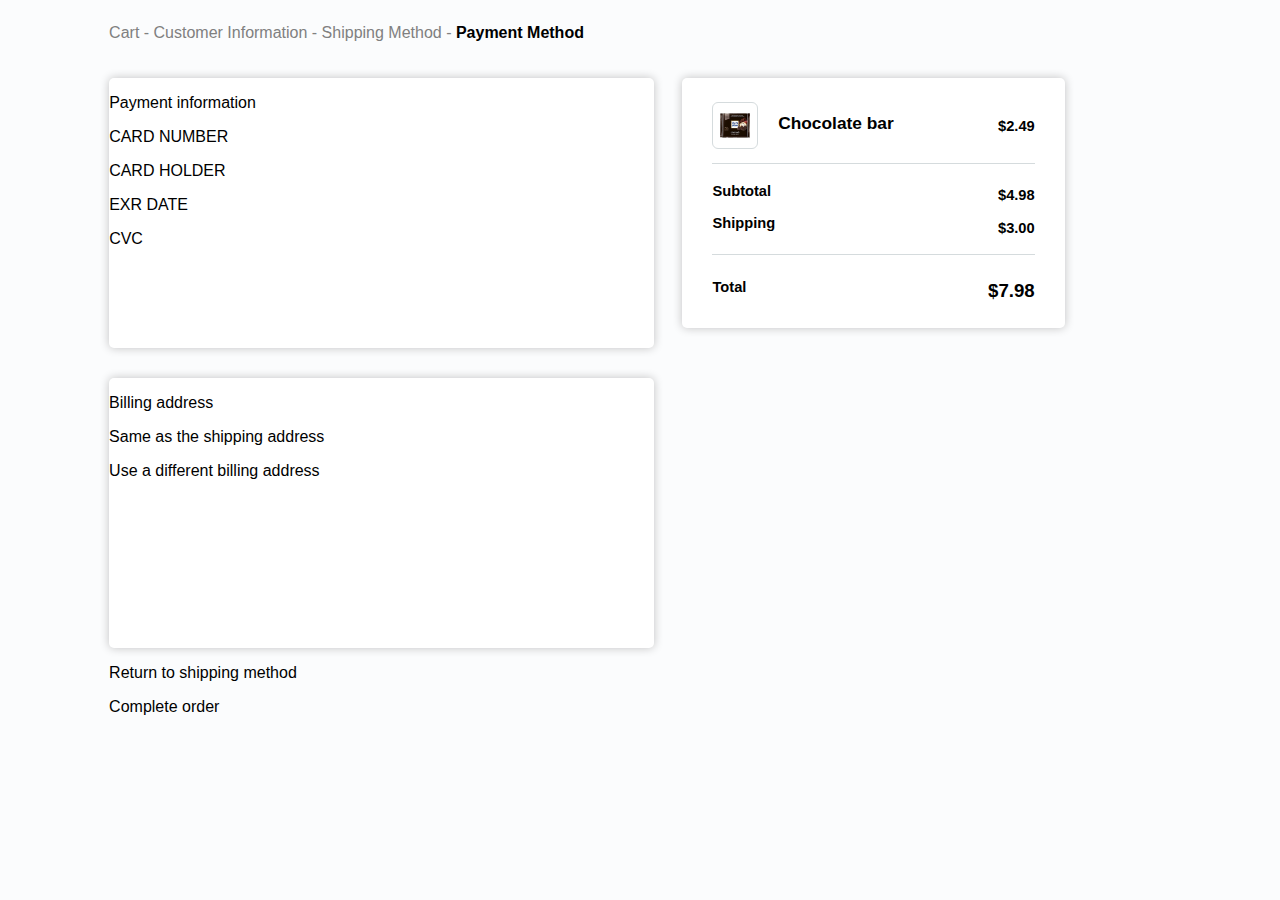
==== assets 29/index.html @ ef1c6fc5 "Fix Chocolate-bar block" ====
<!DOCTYPE html>
<html lang="en">
<head>
  <meta charset="UTF-8">
  <meta name="viewport" content="width=device-width, initial-scale=1.0">
  <title>Project3</title>
  <link rel='stylesheet' href='styles2.css'>
</head>
<body>
  <main>
    <!--block 1 - HEADER --> 
    <header><p>Cart - Customer Information - Shipping Method - <b>Payment Method</b></p></header>

    
    <div class='container'>
      <!--block 2 - TOP_RIGHT (section) -->
      <section class='Chocolate_bar'>
        <div class='price-row' style='border-bottom: 1.2px solid rgb(213, 219, 221); padding-top: 10px; height: 75px;'>
          <img class='pic' src='img/order.jpg'>
          <p class='name-operation' style='font-size: 13pt; width: 71%; margin-left: 20px;'>Chocolate bar</p>
          <p class='price'>$2.49</p>
        </div>
        <div class='price-row' style='padding-top: 15px;'>
          <p class='name-operation'>Subtotal</p> 
          <p class='price' style='font-size: 11pt;'>$4.98</p>
        </div>
        <div class='price-row'>
          <p class='name-operation'>Shipping</p>
          <p class='price' style='font-size: 11pt;'>$3.00</p>
        </div>
        <div class='price-row' style='border-top: 1.2px solid rgb(213, 219, 221); padding-top: 20px; margin-top: 10px; margin-bottom: 20px;'>
          <p class='name-operation'>Total</p>
          <p class='price' style='font-size: 14pt;'>$7.98</p>
        </div>
      </section>

      <!--block 3 - TOP_LEFT (section)-->
      <section class='Payment_inf'>
        <p>Payment information</p>
        <p>CARD NUMBER</p>
        <p>CARD HOLDER</p>
        <p>EXR DATE</p>
        <p>CVC</p>
      </section>
    </div>

    <div class='container-like'>
      <!--block 4 - DOWN (section)-->
      <section class='Billing_add'>
        <p>Billing address</p>
        <p>Same as the shipping address</p>
        <p>Use a different billing address</p>
      </section>
    </div>
    

    <!--block 5 - FOOTER -->
    <footer>
      <p>Return to shipping method</p>
      <p>Complete order</p>
    </footer>
    
  </main>
</body>
</html>
---- assets 29/styles2.css ----
body{
    background-color: rgb(251, 252, 253);
}

p{
    font-family: Calibri, sans-serif;
}

header{
    font-size: 12pt;
    color: gray;
    margin-bottom: 20px;
}

header b{
    color: black;
}

/* 1 size - Payment information - FULL SIZE OF SCREEN*/ 
main{
    display: flex;
    flex-direction: column;
    margin-left: 8%;
    margin-right: 8%;
    /* background-color: pink; */
}

section{
    background-color: white;
    border-radius: 5px;
    box-shadow: 0 0 10px rgb(193, 193, 194);
}

.container{
    display: flex;
    flex-direction: row-reverse;
    width: 90%;
    height: 270px;
    margin-bottom: 30px;
}

.Chocolate_bar{
    width: 40%;
    height: 250px;
}

.price-row{
    display: flex;
    direction: row;
    align-items: center;
    height: 13%;
    margin-right: 30px;
    margin-left: 30px;
    font-weight: bold;
    font-size: 11pt;
}

.pic{
    width: 30px;
    height: 25px;
    padding: 10px 7px 10px 7px;
    border-radius: 6px;
    background-color: white;
    border: 1.2px solid rgb(213, 219, 221);
}

.name-operation{
    width: 80%;
    height: 25px;
}

.price{
    width: 20%;
    text-align: right;
}

.Payment_inf{
    width: 57%;
    margin-right: 3%;
}

.container-like{
    display: flex;
    width: 90%;
    height: 270px;
}

.Billing_add{
    width: 57%;
}

/* 2 size - Payment information - card holder & exp.date & cvc by inline direction */
@media (max-width: 860px){
    main{
        margin-left: 3%;
        margin-right: 3%;
    }

    .container{
        display: flex;
        flex-direction: column;
        width: 100%;
        height: 530px;
    }

    .Chocolate_bar{
        width: 100%;
        height: 250px;
        margin-bottom: 30px;
    }
    
    .Payment_inf{
        width: 100%;
        height: 250px;
    }

    .container-like{
        display: flex;
        width: 100%;
        height: 250px;
    }

    .Billing_add{
        width: 100%;
        height: 250px;
    }
}

/* 3 size - Payment information - only exp.date & cvc by inline direction */ 
@media (max-width: 650px){

}
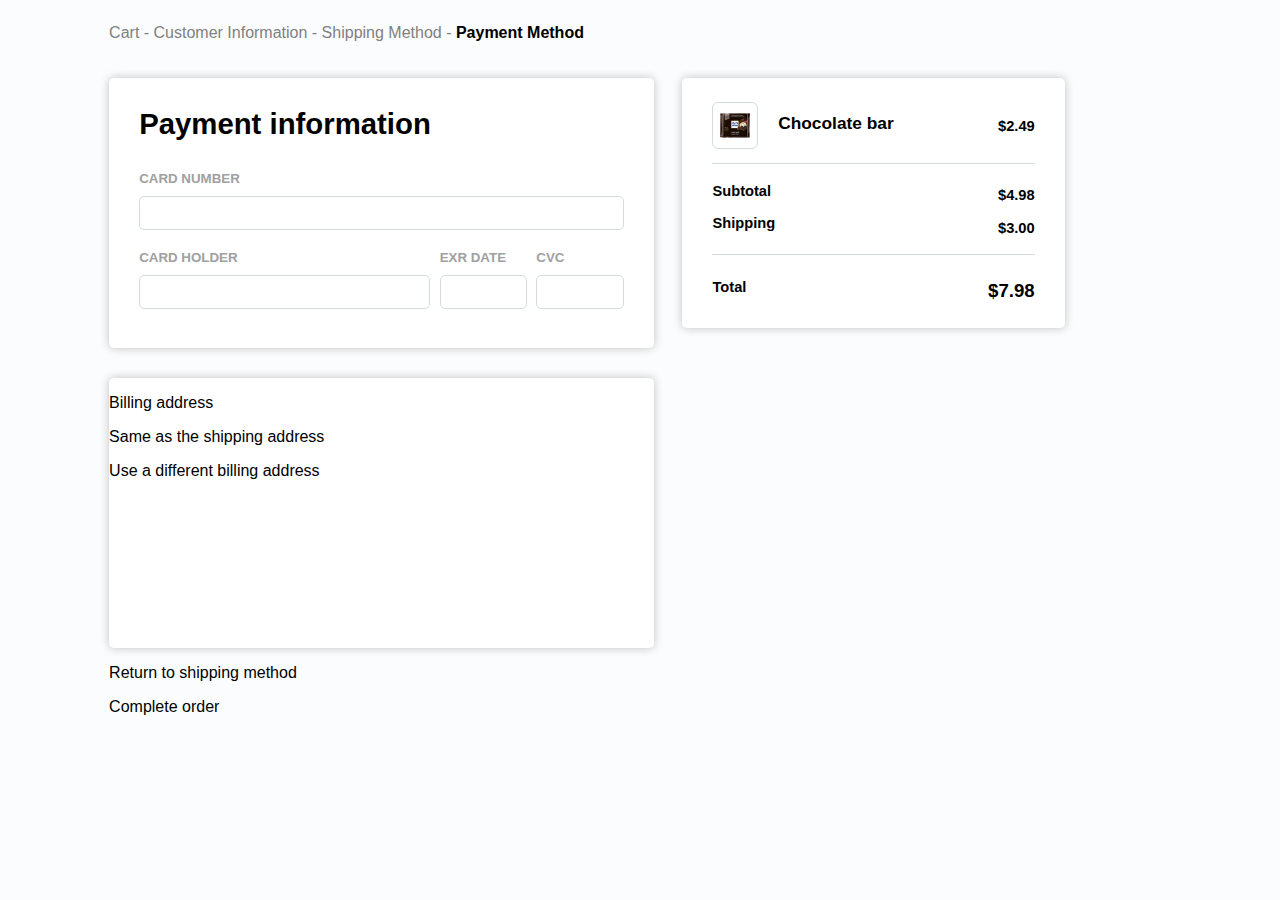
==== commit 488010d3: "Fix Chocolate-bar and Payment-inf blocks" ====
--- a/assets 29/index.html
+++ b/assets 29/index.html
@@ -36,11 +36,29 @@
 
       <!--block 3 - TOP_LEFT (section)-->
       <section class='Payment_inf'>
-        <p>Payment information</p>
-        <p>CARD NUMBER</p>
-        <p>CARD HOLDER</p>
-        <p>EXR DATE</p>
-        <p>CVC</p>
+        <form method='post' action='form.php'>
+          <p style='font-size: 22pt; font-weight: bold;'>Payment information</p>
+          <div class='form-like'>
+            <label for='card_number'>CARD NUMBER</label>
+            <input type='text' name='card_number'>
+          </div>
+          <div class='block_for_3_forms'>
+            <div class='form-like' style='width: 60%; margin-right: 2%;'>
+              <label for='card_holder'>CARD HOLDER</label>
+              <input type='text' name='card_holder'>
+            </div>
+            <div class='block_for_2_forms' style='width: 38%'>
+              <div class='form-like' style='width: 47.5%;'>
+                <label for='exr_date'>EXR DATE</label>
+                <input type='text' name='exr_date'>
+              </div>
+              <div class='form-like' style='width: 47.5%; margin-left: 5%'>
+                <label for='cvc'>CVC</label>
+                <input type='text' name='cvc'>
+              </div>
+            </div>
+          </div>
+        </form>
       </section>
     </div>
 
--- a/assets 29/styles2.css
+++ b/assets 29/styles2.css
@@ -39,6 +39,7 @@
     margin-bottom: 30px;
 }
 
+/* --------- Chocolate bar block */
 .Chocolate_bar{
     width: 40%;
     height: 250px;
@@ -74,11 +75,57 @@
     text-align: right;
 }
 
+ /* --------- Payment_information block */
 .Payment_inf{
     width: 57%;
     margin-right: 3%;
 }
 
+form{
+    font-family: Calibri, sans-serif;
+    margin: 0 30px;
+    height: 240px;
+    display: flex;
+    flex-direction: column;
+}
+
+.form-like{
+    display: flex;
+    flex-direction: column;
+    font-size: 10pt;
+    font-weight: bold;
+    color: rgb(160, 160, 160);
+}
+
+.block_for_3_forms{
+    display: flex;
+    flex-direction: row;
+    margin-top: 20px;
+}
+
+.block_for_2_forms{
+    display: inline-flex;
+}
+label{
+    margin-bottom: 10px;
+}
+
+input{
+    border-radius: 5px;
+    height: 30px;
+    border: 1.2px solid rgb(213, 219, 221);
+    outline: none;
+}
+
+input.card_holder{
+    width: 60%;
+}
+
+input:focus{
+    border: 1.2px solid rgb(58, 58, 58);
+}
+
+/* --------- Billing address block */
 .container-like{
     display: flex;
     width: 90%;
@@ -90,7 +137,7 @@
 }
 
 /* 2 size - Payment information - card holder & exp.date & cvc by inline direction */
-@media (max-width: 860px){
+@media (max-width: 850px){
     main{
         margin-left: 3%;
         margin-right: 3%;
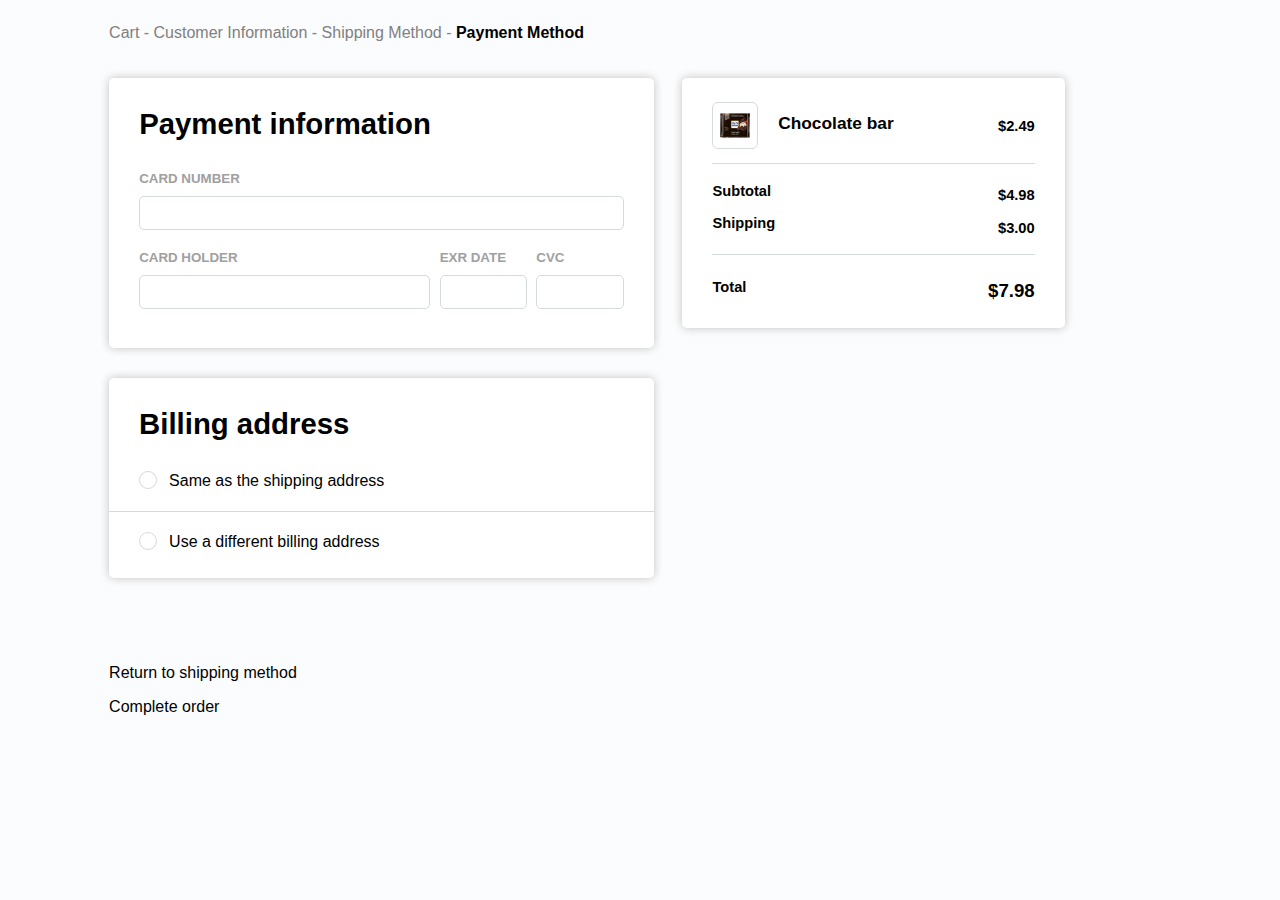
==== commit f3605e4c: "Fix Address Block" ====
--- a/assets 29/index.html
+++ b/assets 29/index.html
@@ -11,7 +11,6 @@
     <!--block 1 - HEADER --> 
     <header><p>Cart - Customer Information - Shipping Method - <b>Payment Method</b></p></header>
 
-    
     <div class='container'>
       <!--block 2 - TOP_RIGHT (section) -->
       <section class='Chocolate_bar'>
@@ -39,21 +38,21 @@
         <form method='post' action='form.php'>
           <p style='font-size: 22pt; font-weight: bold;'>Payment information</p>
           <div class='form-like'>
-            <label for='card_number'>CARD NUMBER</label>
+            <label class='text-label' for='card_number'>CARD NUMBER</label>
             <input type='text' name='card_number'>
           </div>
           <div class='block_for_3_forms'>
             <div class='form-like' style='width: 60%; margin-right: 2%;'>
-              <label for='card_holder'>CARD HOLDER</label>
+              <label class='text-label' for='card_holder'>CARD HOLDER</label>
               <input type='text' name='card_holder'>
             </div>
             <div class='block_for_2_forms' style='width: 38%'>
               <div class='form-like' style='width: 47.5%;'>
-                <label for='exr_date'>EXR DATE</label>
+                <label class='text-label' for='exr_date'>EXR DATE</label>
                 <input type='text' name='exr_date'>
               </div>
               <div class='form-like' style='width: 47.5%; margin-left: 5%'>
-                <label for='cvc'>CVC</label>
+                <label class='text-label' for='cvc'>CVC</label>
                 <input type='text' name='cvc'>
               </div>
             </div>
@@ -65,12 +64,19 @@
     <div class='container-like'>
       <!--block 4 - DOWN (section)-->
       <section class='Billing_add'>
-        <p>Billing address</p>
-        <p>Same as the shipping address</p>
-        <p>Use a different billing address</p>
+        <form method='post' action='form.php' style='margin: 0;'>
+          <p style='font-size: 22pt; font-weight: bold; padding: 0 30px;'>Billing address</p>
+          <div class='address-row' style='border-bottom: 1.2px solid rgb(213, 219, 221); padding-bottom: 20px;'>
+            <input class='radio-input' type='radio' name='address' id='shipping'>
+            <label class='radio-label' for='shipping'>Same as the shipping address</label>
+          </div>
+          <div class='address-row'>
+            <input class='radio-input' type='radio' name='address' id='billing'>
+            <label class='radio-label' for='billing'>Use a different billing address</label>
+          </div>
+        </form>
       </section>
     </div>
-    
 
     <!--block 5 - FOOTER -->
     <footer>
--- a/assets 29/styles2.css
+++ b/assets 29/styles2.css
@@ -106,17 +106,18 @@
 .block_for_2_forms{
     display: inline-flex;
 }
-label{
-    margin-bottom: 10px;
-}
-
-input{
+
+input[type='text']{
     border-radius: 5px;
     height: 30px;
     border: 1.2px solid rgb(213, 219, 221);
     outline: none;
 }
 
+.text-label{
+    margin-bottom: 10px;
+}
+
 input.card_holder{
     width: 60%;
 }
@@ -134,10 +135,71 @@
 
 .Billing_add{
     width: 57%;
-}
+    height: 200px;
+    display: flex;
+    flex-direction: column;
+    font-family: Calibri, sans-serif;
+}
+
+.address-row{
+    display: inline-flex;
+    align-items: center;
+    height: 10%;
+    font-size: 12pt;
+    margin-bottom: 20px;
+    padding-left: 30px;
+    position: relative;
+}
+
+/* ------- С этими кружочками какая-то дичь вообще, но они получились и у-р-а 
+Просто стандартные кружочки нельзя редактировать - надо скрывать их блоки и делать свои (! ДИЧЬ !)*/
+
+.radio-input {
+    display: none;
+}
+
+.radio-label {
+    padding-left: 30px;
+    cursor: pointer; /* курсор рука */
+}
+
+.radio-label:before {
+    content: "";
+    display: block;
+    width: 16px;
+    height: 16px;
+    border: 1.2px solid rgb(213, 219, 221);
+    background-color: rgb(255, 255, 255);
+    border-radius: 50%;
+    position: absolute; /* расположен точно в родителе */
+    top: 0; /* расстояние от верха родителя */
+    left: 0; /* расстояние слева от родителя */
+    margin-left: 30px;
+}
+
+.radio-label:after {
+    content: "";
+    display: block;
+    width: 10px;
+    height: 10px;
+    background-color: #206dd1;
+    border-radius: 50%;
+    opacity: 0; /* полностью прозрачный */
+    position: absolute;
+    top: 4.3px;
+    left: 4.1px;
+    transition: opacity .3s linear;
+    margin-left: 30px;
+}
+
+.radio-input:checked + .radio-label:after {
+    opacity: 1;
+}
+
+/* ------------- конец этих диких кружочков */
 
 /* 2 size - Payment information - card holder & exp.date & cvc by inline direction */
-@media (max-width: 850px){
+@media (max-width: 900px){
     main{
         margin-left: 3%;
         margin-right: 3%;
@@ -164,12 +226,11 @@
     .container-like{
         display: flex;
         width: 100%;
-        height: 250px;
     }
 
     .Billing_add{
         width: 100%;
-        height: 250px;
+        height: 200px;
     }
 }
 
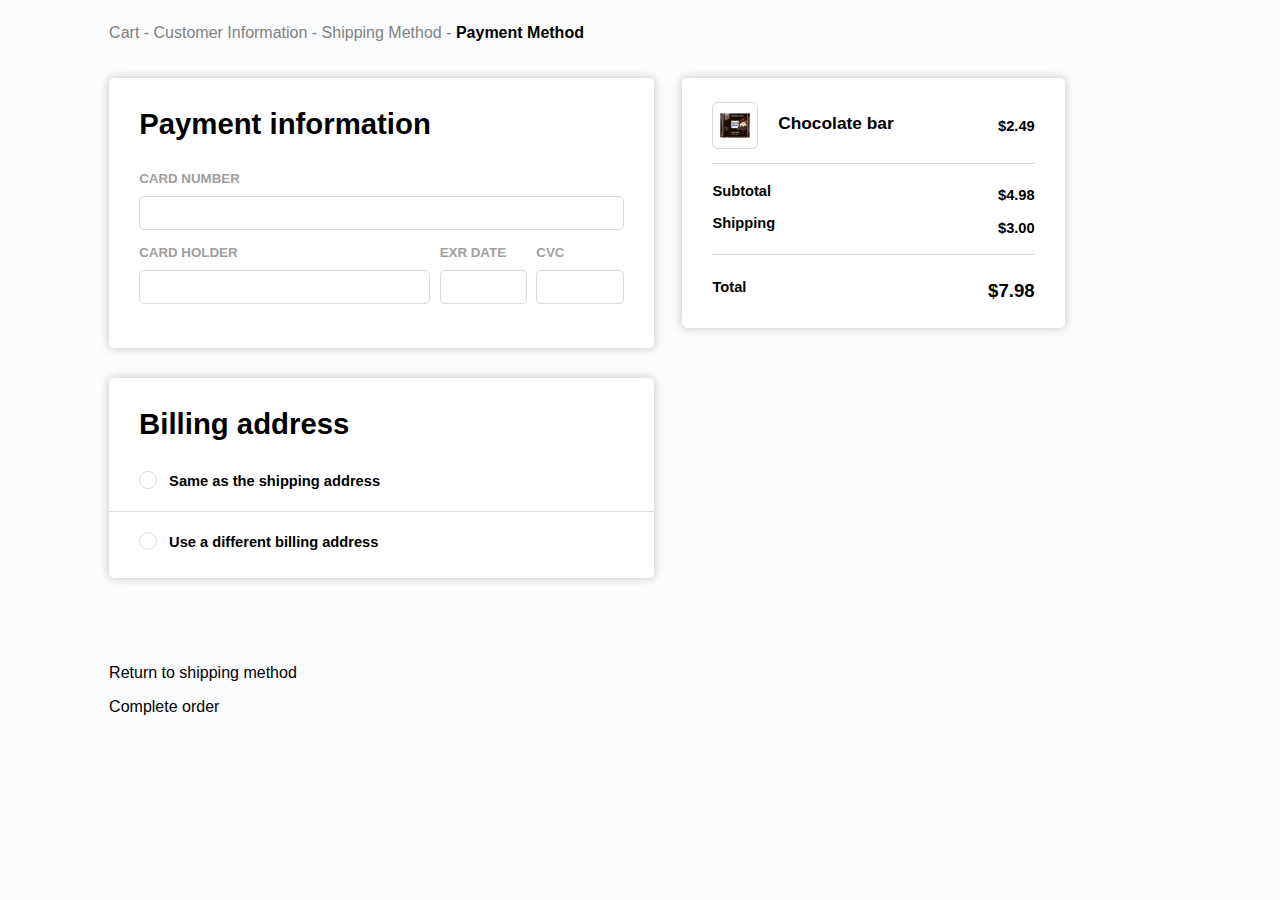
==== commit c1e847e3: "Fix 3 main blocks" ====
--- a/assets 29/index.html
+++ b/assets 29/index.html
@@ -42,16 +42,16 @@
             <input type='text' name='card_number'>
           </div>
           <div class='block_for_3_forms'>
-            <div class='form-like' style='width: 60%; margin-right: 2%;'>
+            <div class='form-like card_holder'>
               <label class='text-label' for='card_holder'>CARD HOLDER</label>
               <input type='text' name='card_holder'>
             </div>
-            <div class='block_for_2_forms' style='width: 38%'>
-              <div class='form-like' style='width: 47.5%;'>
+            <div class='block_for_2_forms'>
+              <div class='form-like exr_date'>
                 <label class='text-label' for='exr_date'>EXR DATE</label>
                 <input type='text' name='exr_date'>
               </div>
-              <div class='form-like' style='width: 47.5%; margin-left: 5%'>
+              <div class='form-like cvc'>
                 <label class='text-label' for='cvc'>CVC</label>
                 <input type='text' name='cvc'>
               </div>
--- a/assets 29/styles2.css
+++ b/assets 29/styles2.css
@@ -97,14 +97,29 @@
     color: rgb(160, 160, 160);
 }
 
+.form-like.card_holder{
+    width: 60%;
+    margin-right: 2%;
+}
+
+.form-like.exr_date{
+    width: 47.5%;
+}
+
+.form-like.cvc{
+    width: 47.5%;
+    margin-left: 5%
+}
+
 .block_for_3_forms{
     display: flex;
     flex-direction: row;
-    margin-top: 20px;
+    margin-top: 15px;
 }
 
 .block_for_2_forms{
     display: inline-flex;
+    width: 38%;
 }
 
 input[type='text']{
@@ -145,9 +160,10 @@
     display: inline-flex;
     align-items: center;
     height: 10%;
-    font-size: 12pt;
+    font-size: 11pt;
     margin-bottom: 20px;
     padding-left: 30px;
+    font-weight: bold;
     position: relative;
 }
 
@@ -209,7 +225,7 @@
         display: flex;
         flex-direction: column;
         width: 100%;
-        height: 530px;
+        height: 550px;
     }
 
     .Chocolate_bar{
@@ -220,7 +236,7 @@
     
     .Payment_inf{
         width: 100%;
-        height: 250px;
+        height: 350px;
     }
 
     .container-like{
@@ -236,5 +252,40 @@
 
 /* 3 size - Payment information - only exp.date & cvc by inline direction */ 
 @media (max-width: 650px){
-
-}
+    .container{
+        display: flex;
+        flex-direction: column;
+        width: 100%;
+        height: 600px;
+    }
+
+    .Payment_inf{
+        width: 100%;
+        height: 350px;
+    }
+
+    .block_for_3_forms{
+        display: flex;
+        flex-direction: column;
+    }
+
+    .block_for_2_forms{
+        display: inline-flex;
+        width: 100%;
+        margin-top: 10px;
+    }
+
+    .form-like.card_holder{
+        width: 100%;
+        margin-right: 2%;
+    }
+    
+    .form-like.exr_date{
+        width: 50%;
+    }
+    
+    .form-like.cvc{
+        width: 50%;
+        margin-left: 5%
+    }
+}
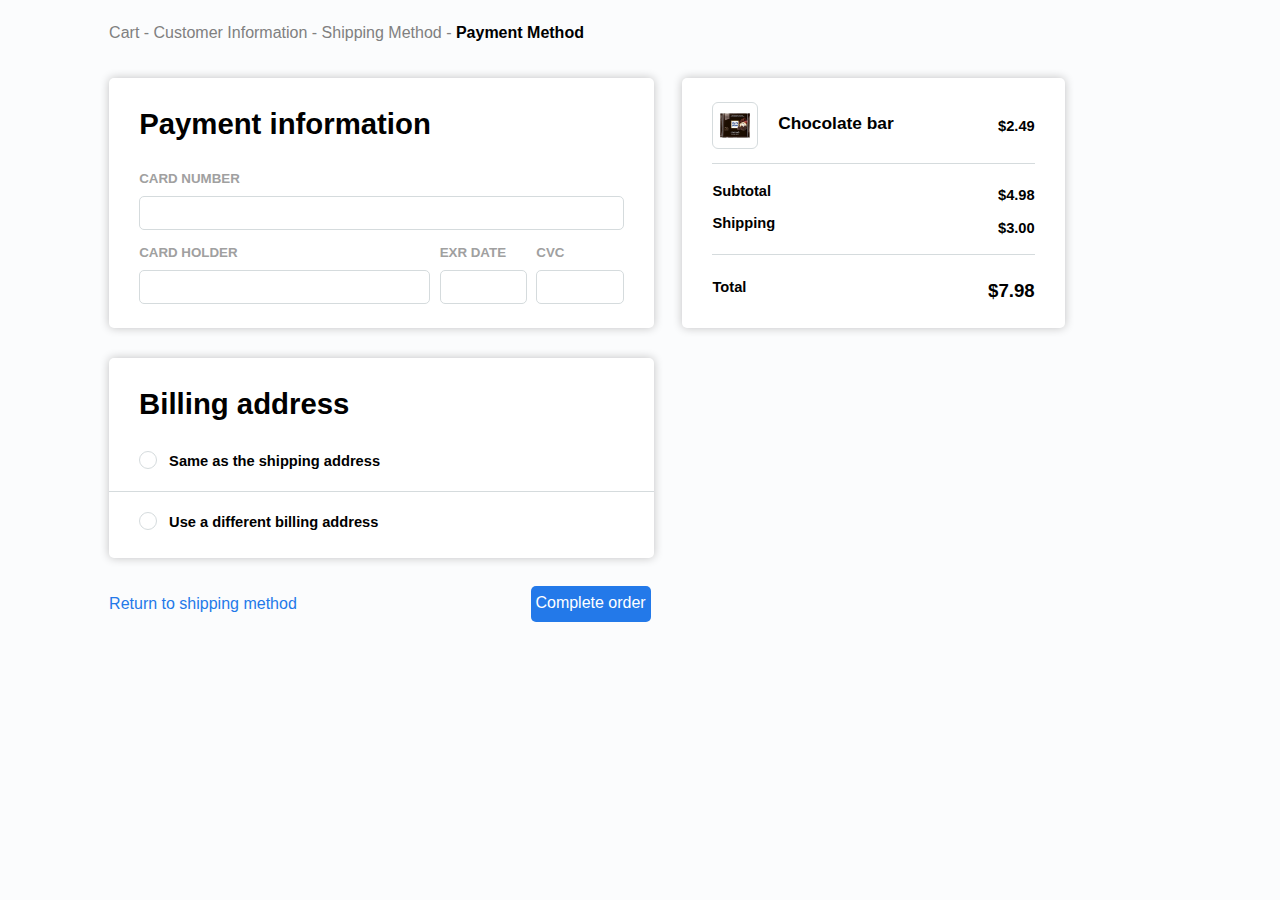
==== commit d75636e1: "Fix ALL" ====
--- a/assets 29/index.html
+++ b/assets 29/index.html
@@ -39,21 +39,21 @@
           <p style='font-size: 22pt; font-weight: bold;'>Payment information</p>
           <div class='form-like'>
             <label class='text-label' for='card_number'>CARD NUMBER</label>
-            <input type='text' name='card_number'>
+            <input type='text' onkeyup="var wrongtext=/['A-z','А-я']/; if(wrongtext.test(this.value)) this.value=''" maxlength='19' name='card_number'>
           </div>
           <div class='block_for_3_forms'>
             <div class='form-like card_holder'>
               <label class='text-label' for='card_holder'>CARD HOLDER</label>
-              <input type='text' name='card_holder'>
+              <input type='text' onkeyup="var wrongtext=/['0-9']/; if(wrongtext.test(this.value)) this.value=''" maxlength='40' name='card_holder'>
             </div>
             <div class='block_for_2_forms'>
               <div class='form-like exr_date'>
                 <label class='text-label' for='exr_date'>EXR DATE</label>
-                <input type='text' name='exr_date'>
+                <input type='text' onkeyup="var wrongtext=/['A-z','А-я']/; if(wrongtext.test(this.value)) this.value=''" maxlength='5' name='exr_date'>
               </div>
               <div class='form-like cvc'>
                 <label class='text-label' for='cvc'>CVC</label>
-                <input type='text' name='cvc'>
+                <input type='text' onkeyup="var wrongtext=/['A-z','А-я']/; if(wrongtext.test(this.value)) this.value=''" maxlength='3' name='cvc'>
               </div>
             </div>
           </div>
@@ -80,8 +80,8 @@
 
     <!--block 5 - FOOTER -->
     <footer>
-      <p>Return to shipping method</p>
-      <p>Complete order</p>
+      <p class='Return'>Return to shipping method</p>
+      <p class='Complete'>Complete order</p>
     </footer>
     
   </main>
--- a/assets 29/styles2.css
+++ b/assets 29/styles2.css
@@ -22,7 +22,7 @@
     flex-direction: column;
     margin-left: 8%;
     margin-right: 8%;
-    /* background-color: pink; */
+    height: 630px;
 }
 
 section{
@@ -127,6 +127,9 @@
     height: 30px;
     border: 1.2px solid rgb(213, 219, 221);
     outline: none;
+    font-size: 12pt;
+    font-family: Calibri, sans-serif;
+    padding-left: 5px;
 }
 
 .text-label{
@@ -198,7 +201,7 @@
     display: block;
     width: 10px;
     height: 10px;
-    background-color: #206dd1;
+    background-color: #2379e9;
     border-radius: 50%;
     opacity: 0; /* полностью прозрачный */
     position: absolute;
@@ -214,11 +217,45 @@
 
 /* ------------- конец этих диких кружочков */
 
+footer{
+    width: 51%;
+    height: 70px;
+    display: inline-flex;
+    margin: 0;
+    align-items: center;
+}
+
+.Return{
+    color: #2379e9;
+    width: 65%;
+}
+
+.Return:hover{
+    text-decoration: underline;
+}
+
+.Complete{
+    background-color: #2379e9;
+    margin-left: 20%;
+    width: 135px;
+    height: 28px;
+    border-radius: 5px;
+    color: white;
+    padding-top: 8px;
+    text-align: center;
+}
+
+.Complete:hover{
+    background-color: #3656be;
+    transition: 0.5s linear;
+}
+
 /* 2 size - Payment information - card holder & exp.date & cvc by inline direction */
 @media (max-width: 900px){
     main{
         margin-left: 3%;
         margin-right: 3%;
+        height: 930px;
     }
 
     .container{
@@ -247,6 +284,10 @@
     .Billing_add{
         width: 100%;
         height: 200px;
+    }
+
+    footer{
+        width: 100%;
     }
 }
 
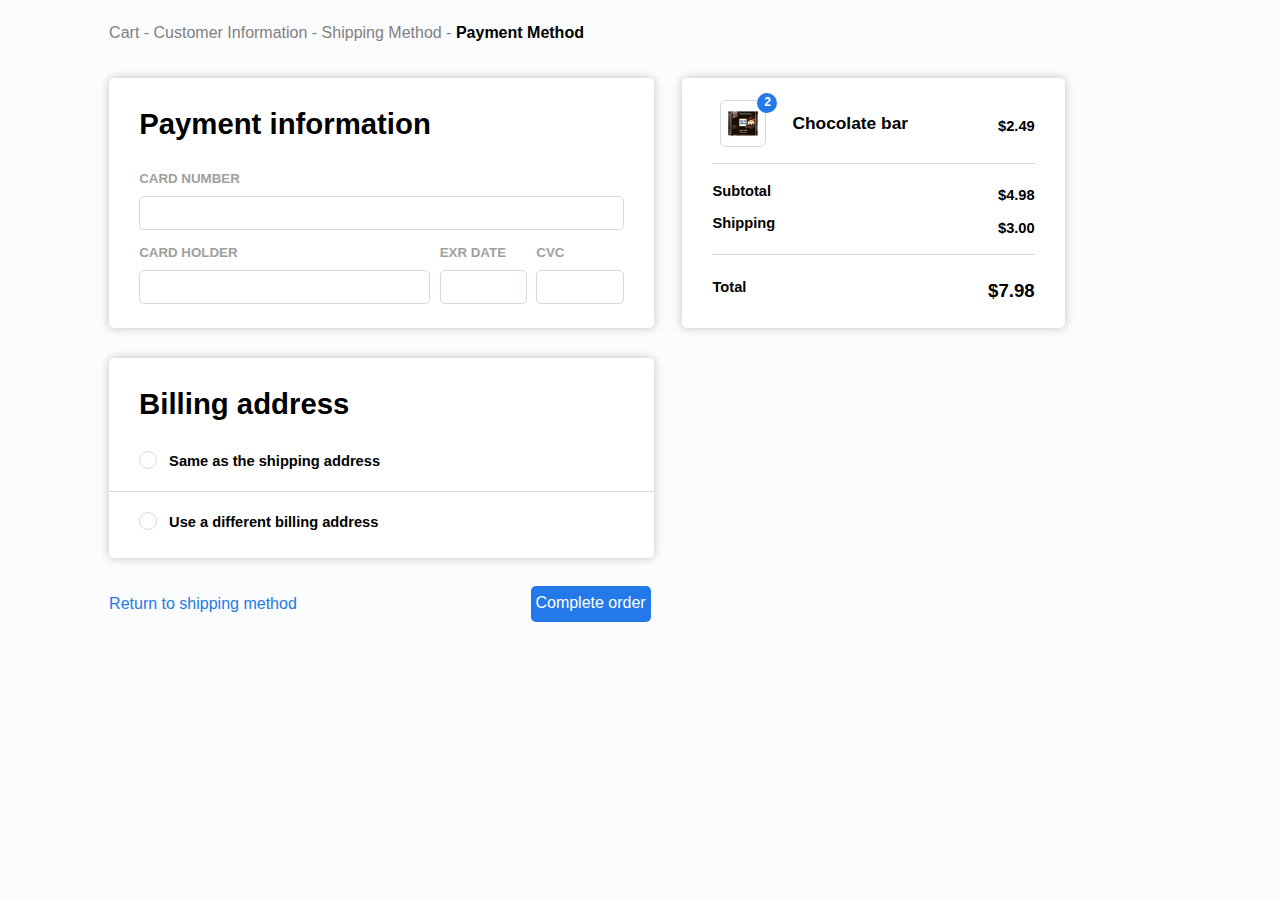
==== commit 90db7cff: "Fix assets_29" ====
--- a/assets 29/index.html
+++ b/assets 29/index.html
@@ -8,14 +8,15 @@
 </head>
 <body>
   <main>
-    <!--block 1 - HEADER --> 
     <header><p>Cart - Customer Information - Shipping Method - <b>Payment Method</b></p></header>
 
     <div class='container'>
-      <!--block 2 - TOP_RIGHT (section) -->
       <section class='Chocolate_bar'>
         <div class='price-row' style='border-bottom: 1.2px solid rgb(213, 219, 221); padding-top: 10px; height: 75px;'>
-          <img class='pic' src='img/order.jpg'>
+          <div class='pic-block'>
+            <p class='notification'>2</p>
+            <img class='pic' src='img/order.jpg'>
+          </div>
           <p class='name-operation' style='font-size: 13pt; width: 71%; margin-left: 20px;'>Chocolate bar</p>
           <p class='price'>$2.49</p>
         </div>
@@ -33,7 +34,6 @@
         </div>
       </section>
 
-      <!--block 3 - TOP_LEFT (section)-->
       <section class='Payment_inf'>
         <form method='post' action='form.php'>
           <p style='font-size: 22pt; font-weight: bold;'>Payment information</p>
@@ -62,7 +62,6 @@
     </div>
 
     <div class='container-like'>
-      <!--block 4 - DOWN (section)-->
       <section class='Billing_add'>
         <form method='post' action='form.php' style='margin: 0;'>
           <p style='font-size: 22pt; font-weight: bold; padding: 0 30px;'>Billing address</p>
@@ -78,7 +77,6 @@
       </section>
     </div>
 
-    <!--block 5 - FOOTER -->
     <footer>
       <p class='Return'>Return to shipping method</p>
       <p class='Complete'>Complete order</p>
--- a/assets 29/styles2.css
+++ b/assets 29/styles2.css
@@ -16,7 +16,6 @@
     color: black;
 }
 
-/* 1 size - Payment information - FULL SIZE OF SCREEN*/ 
 main{
     display: flex;
     flex-direction: column;
@@ -56,7 +55,29 @@
     font-size: 11pt;
 }
 
+.pic-block{
+    display: flex;
+    flex-direction: column;
+    height: 90px;
+    width: 60px;
+}
+
+.notification{
+    width: 20px;
+    height: 18px;
+    text-align: center;
+    border-radius: 50%;
+    background-color: #2379e9;
+    color: white;
+    font-size: 9pt;
+    padding-top: 2px;
+    position: absolute;
+    margin-left: 45px;
+    
+}
+
 .pic{
+    margin: 19px 8px;
     width: 30px;
     height: 25px;
     padding: 10px 7px 10px 7px;
@@ -170,7 +191,7 @@
     position: relative;
 }
 
-/* ------- С этими кружочками какая-то дичь вообще, но они получились и у-р-а 
+/* ------- С этими кружочками (form type='radio') какая-то дичь вообще, но они получились и у-р-а 
 Просто стандартные кружочки нельзя редактировать - надо скрывать их блоки и делать свои (! ДИЧЬ !)*/
 
 .radio-input {
@@ -190,7 +211,7 @@
     border: 1.2px solid rgb(213, 219, 221);
     background-color: rgb(255, 255, 255);
     border-radius: 50%;
-    position: absolute; /* расположен точно в родителе */
+    position: absolute;
     top: 0; /* расстояние от верха родителя */
     left: 0; /* расстояние слева от родителя */
     margin-left: 30px;
@@ -203,7 +224,7 @@
     height: 10px;
     background-color: #2379e9;
     border-radius: 50%;
-    opacity: 0; /* полностью прозрачный */
+    opacity: 0;
     position: absolute;
     top: 4.3px;
     left: 4.1px;
@@ -232,6 +253,7 @@
 
 .Return:hover{
     text-decoration: underline;
+    cursor: pointer;
 }
 
 .Complete{
@@ -248,9 +270,10 @@
 .Complete:hover{
     background-color: #3656be;
     transition: 0.5s linear;
-}
-
-/* 2 size - Payment information - card holder & exp.date & cvc by inline direction */
+    cursor: pointer;
+}
+
+/* 2 size - Payment information - card holder & exp.date & cvc - inline direction */
 @media (max-width: 900px){
     main{
         margin-left: 3%;
@@ -291,7 +314,7 @@
     }
 }
 
-/* 3 size - Payment information - only exp.date & cvc by inline direction */ 
+/* 3 size - Payment information - only exp.date & cvc - inline direction */ 
 @media (max-width: 650px){
     .container{
         display: flex;
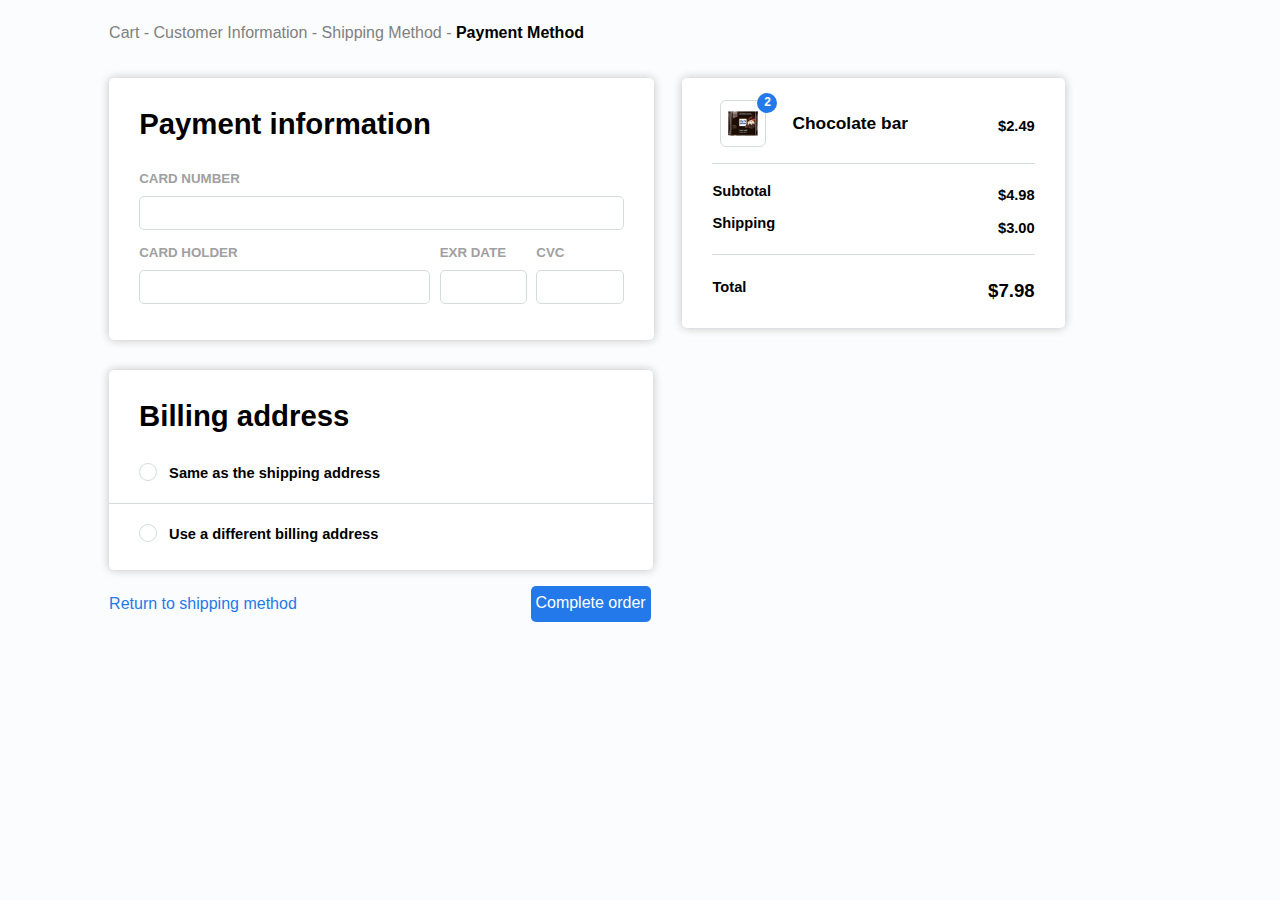
==== commit 75ea0a21: "Fixed smth" ====
--- a/assets 29/index.html
+++ b/assets 29/index.html
@@ -12,31 +12,31 @@
 
     <div class='container'>
       <section class='Chocolate_bar'>
-        <div class='price-row' style='border-bottom: 1.2px solid rgb(213, 219, 221); padding-top: 10px; height: 75px;'>
+        <div class='price-row picture'>
           <div class='pic-block'>
             <p class='notification'>2</p>
             <img class='pic' src='img/order.jpg'>
           </div>
-          <p class='name-operation' style='font-size: 13pt; width: 71%; margin-left: 20px;'>Chocolate bar</p>
+          <p class='name-operation like'>Chocolate bar</p>
           <p class='price'>$2.49</p>
         </div>
-        <div class='price-row' style='padding-top: 15px;'>
+        <div class='price-row subtotal'>
           <p class='name-operation'>Subtotal</p> 
-          <p class='price' style='font-size: 11pt;'>$4.98</p>
+          <p class='price subtotal'>$4.98</p>
         </div>
         <div class='price-row'>
           <p class='name-operation'>Shipping</p>
-          <p class='price' style='font-size: 11pt;'>$3.00</p>
+          <p class='price shipping'>$3.00</p>
         </div>
-        <div class='price-row' style='border-top: 1.2px solid rgb(213, 219, 221); padding-top: 20px; margin-top: 10px; margin-bottom: 20px;'>
+        <div class='price-row total'>
           <p class='name-operation'>Total</p>
-          <p class='price' style='font-size: 14pt;'>$7.98</p>
+          <p class='price total'>$7.98</p>
         </div>
       </section>
 
       <section class='Payment_inf'>
         <form method='post' action='form.php'>
-          <p style='font-size: 22pt; font-weight: bold;'>Payment information</p>
+          <p class='Payment-header'>Payment information</p>
           <div class='form-like'>
             <label class='text-label' for='card_number'>CARD NUMBER</label>
             <input type='text' onkeyup="var wrongtext=/['A-z','А-я']/; if(wrongtext.test(this.value)) this.value=''" maxlength='19' name='card_number'>
@@ -61,11 +61,10 @@
       </section>
     </div>
 
-    <div class='container-like'>
       <section class='Billing_add'>
         <form method='post' action='form.php' style='margin: 0;'>
-          <p style='font-size: 22pt; font-weight: bold; padding: 0 30px;'>Billing address</p>
-          <div class='address-row' style='border-bottom: 1.2px solid rgb(213, 219, 221); padding-bottom: 20px;'>
+          <p class='Billing-header'>Billing address</p>
+          <div class='address-row first'>
             <input class='radio-input' type='radio' name='address' id='shipping'>
             <label class='radio-label' for='shipping'>Same as the shipping address</label>
           </div>
@@ -75,7 +74,6 @@
           </div>
         </form>
       </section>
-    </div>
 
     <footer>
       <p class='Return'>Return to shipping method</p>
--- a/assets 29/styles2.css
+++ b/assets 29/styles2.css
@@ -34,7 +34,7 @@
     display: flex;
     flex-direction: row-reverse;
     width: 90%;
-    height: 270px;
+    height: 270%;
     margin-bottom: 30px;
 }
 
@@ -53,6 +53,23 @@
     margin-left: 30px;
     font-weight: bold;
     font-size: 11pt;
+}
+
+.price-row.picture{
+    border-bottom: 1.2px solid rgb(213, 219, 221);
+    padding-top: 10px;
+    height: 75px;
+}
+
+.price-row.subtotal{
+    padding-top: 15px;
+}
+
+.price-row.total{
+    border-top: 1.2px solid rgb(213, 219, 221);
+    padding-top: 20px;
+    margin-top: 10px;
+    margin-bottom: 20px;
 }
 
 .pic-block{
@@ -91,9 +108,27 @@
     height: 25px;
 }
 
+.name-operation.like{
+    font-size: 13pt;
+    width: 71%;
+    margin-left: 20px;
+}
+
 .price{
     width: 20%;
     text-align: right;
+}
+
+.price.subtotal{
+    font-size: 11pt;
+}
+
+.price.shipping{
+    font-size: 11pt;
+}
+
+.price.total{
+    font-size: 14pt;
 }
 
  /* --------- Payment_information block */
@@ -102,6 +137,11 @@
     margin-right: 3%;
 }
 
+.Payment-header{
+    font-size: 22pt;
+    font-weight: bold;
+}
+
 form{
     font-family: Calibri, sans-serif;
     margin: 0 30px;
@@ -133,8 +173,7 @@
 }
 
 .block_for_3_forms{
-    display: flex;
-    flex-direction: row;
+    display: inline-flex;
     margin-top: 15px;
 }
 
@@ -166,14 +205,14 @@
 }
 
 /* --------- Billing address block */
-.container-like{
-    display: flex;
-    width: 90%;
-    height: 270px;
+.Billing-header{
+    font-size: 22pt;
+    font-weight: bold;
+    padding: 0 30px;
 }
 
 .Billing_add{
-    width: 57%;
+    width: 51.2%;
     height: 200px;
     display: flex;
     flex-direction: column;
@@ -189,6 +228,11 @@
     padding-left: 30px;
     font-weight: bold;
     position: relative;
+}
+
+.address-row.first{
+    border-bottom: 1.2px solid rgb(213, 219, 221);
+    padding-bottom: 20px;
 }
 
 /* ------- С этими кружочками (form type='radio') какая-то дичь вообще, но они получились и у-р-а 
